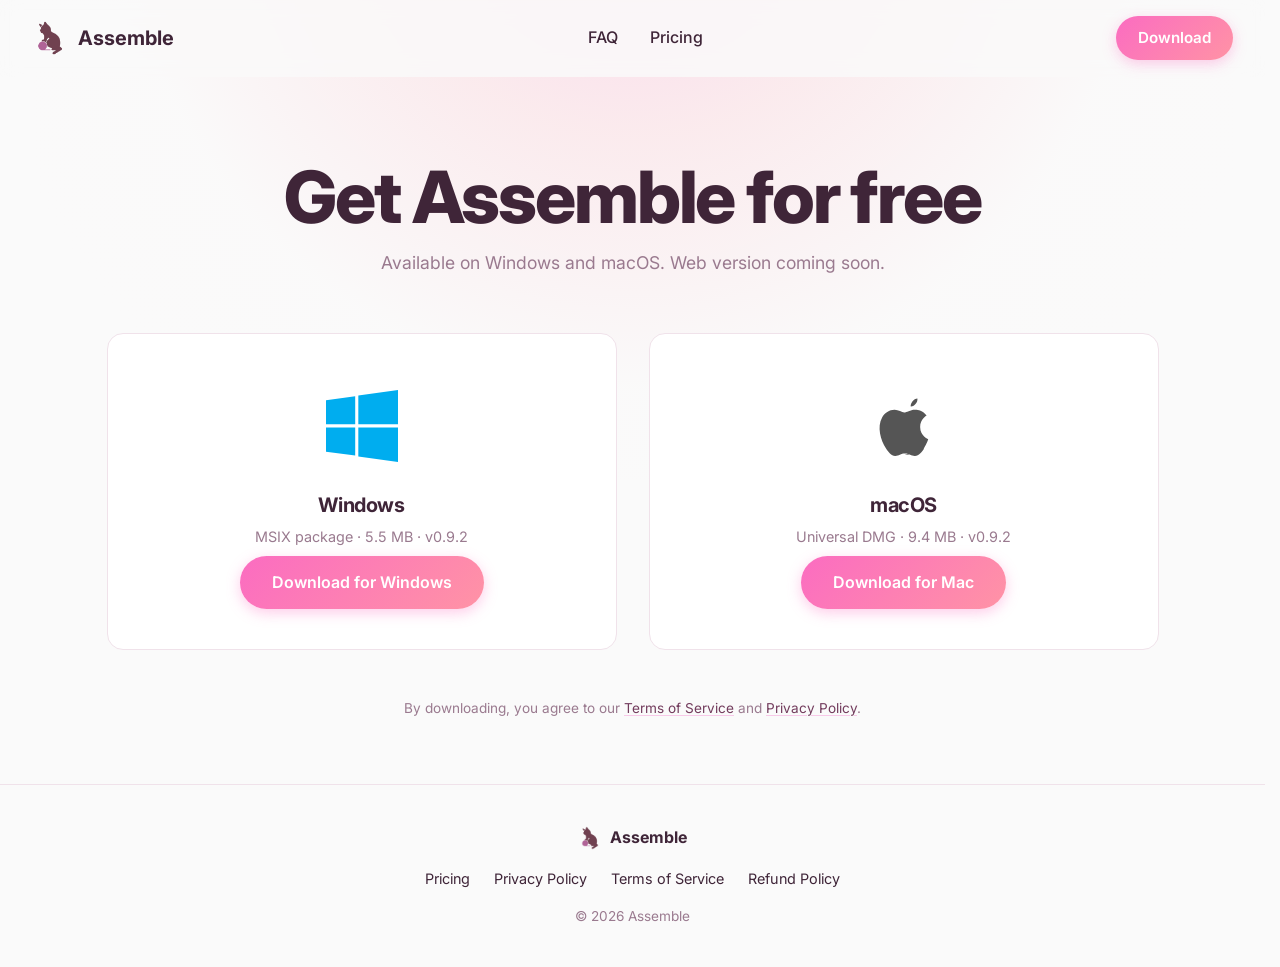
==== download.html @ d975d66c "update: add download page and modify homepage" ====
<!DOCTYPE html>
<html lang="en">

<head>
    <meta charset="UTF-8">
    <meta name="viewport" content="width=device-width, initial-scale=1.0">
    <title>Download — Assemble</title>
    <meta name="description" content="Download Assemble for Windows or macOS. Free forever, with optional Pro upgrade.">
    <link rel="preconnect" href="https://fonts.googleapis.com">
    <link rel="preconnect" href="https://fonts.gstatic.com" crossorigin>
    <link href="https://fonts.googleapis.com/css2?family=Inter:wght@400;500;600;700;800&display=swap" rel="stylesheet">
    <link rel="stylesheet" href="styles/style.css">
    <link rel="stylesheet" href="styles/download.css">
</head>

<body>
    <main>
        <section class="download-section" id="download">
            <h1 class="download-title">Get Assemble for free</h1>
            <p class="download-subtitle">Available on Windows and macOS. Web version coming soon.</p>

            <div class="download-cards">
                <!-- Windows -->
                <div class="download-card">
                    <div class="download-card-icon">
                        <svg viewBox="0 0 88 88" width="72" height="72" aria-hidden="true">
                            <path fill="#00adef" d="M0 12.4l35.7-4.9v34.4H0V12.4z"/>
                            <path fill="#00adef" d="M39.5 6.8L88 0v41.9H39.5V6.8z"/>
                            <path fill="#00adef" d="M0 45.9h35.7v34.3L0 75.6V45.9z"/>
                            <path fill="#00adef" d="M39.5 45.9H88V88L39.5 81.2V45.9z"/>
                        </svg>
                    </div>
                    <div class="download-card-content">
                        <h2 class="download-card-platform">Windows</h2>
                        <p class="download-card-info">MSIX package &middot; 5.5 MB &middot; v0.9.2</p>
                        <a href="downloads/Assemble_0.9.2.0_x64.msix" class="btn download-card-btn" download>
                            Download for Windows
                        </a>
                    </div>
                </div>

                <!-- Mac -->
                <div class="download-card">
                    <div class="download-card-icon">
                        <svg viewBox="0 0 24 24" width="72" height="72" aria-hidden="true">
                            <path fill="#555" d="M18.71 19.5c-.83 1.24-1.71 2.45-3.05 2.47-1.34.03-1.77-.8-3.29-.8-1.53 0-2 .78-3.27.83-1.31.05-2.3-1.33-3.14-2.57-1.72-2.54-3.03-7.15-1.26-10.25.87-1.56 2.42-2.54 4.11-2.57 1.29-.03 2.5.87 3.28.87.78 0 2.25-1.08 3.8-.92.65.03 2.47.26 3.64 1.97-.1.06-2.17 1.29-2.15 3.83.03 3.04 2.66 4.05 2.69 4.06-.03.08-.42 1.47-1.38 2.89-.78 1.17-1.59 2.33-2.88 2.36-.75.03-1.3-.26-1.84-.26-.53 0-1.28.32-1.69.26zM15.9 4.6c.38-.47.66-1.13.57-1.8-.57.04-1.23.4-1.62.91-.35.44-.72 1.15-.61 1.82.63.05 1.28-.37 1.66-.93z"/>
                        </svg>
                    </div>
                    <div class="download-card-content">
                        <h2 class="download-card-platform">macOS</h2>
                        <p class="download-card-info">Universal DMG &middot; 9.4 MB &middot; v0.9.2</p>
                        <a href="downloads/Assemble-0.9.2-universal.dmg" class="btn download-card-btn" download>
                            Download for Mac
                        </a>
                    </div>
                </div>
            </div>

            <p class="download-footnote">
                By downloading, you agree to our <a href="#">Terms of Service</a> and <a href="privacy-policy.html">Privacy Policy</a>.
            </p>
        </section>
    </main>

    <script>
        (function () {
            var navbar = document.getElementById('navbar');
            window.addEventListener('scroll', function () {
                if (window.scrollY > 10) navbar.classList.add('scrolled');
                else navbar.classList.remove('scrolled');
            });

            var hamburger = document.getElementById('hamburger');
            var menu = document.getElementById('mobileMenu');
            var closeBtn = document.getElementById('mobileMenuClose');

            function openMenu() {
                menu.classList.add('open');
                document.body.classList.add('menu-open');
                hamburger.setAttribute('aria-expanded', 'true');
            }
            function closeMenu() {
                menu.classList.remove('open');
                document.body.classList.remove('menu-open');
                hamburger.setAttribute('aria-expanded', 'false');
            }

            hamburger.addEventListener('click', openMenu);
            closeBtn.addEventListener('click', closeMenu);
            menu.querySelectorAll('a').forEach(function (link) {
                link.addEventListener('click', closeMenu);
            });
            menu.querySelector('.mobile-menu-backdrop').addEventListener('click', closeMenu);
            document.addEventListener('keydown', function (e) {
                if (e.key === 'Escape') closeMenu();
            });
        })();
    </script>
    <script src="scripts/site.js" defer></script>
</body>

</html>
---- styles/style.css ----
/* =====================================================
   Assemble - marketing site
   Design system (refs: Evernote, Notion)
   ===================================================== */

:root {
    --bg: #FAFAFA;
    --text-primary: #3F2538;
    --text-highlight: #723B5C;
    --text-muted: #9A7A8F;
    --card-bg: #fef0f2;
    --card-img-1: #FFF3FB;
    --card-img-2: #F8C9E8;
    --bg-secondary: #FDF5F8;
    --btn-1: #FB6CC1;
    --btn-2: #FF93A5;
    --border: #F0E2EA;

    --font-sans: 'Inter', 'Noto Sans TC', 'PingFang TC', 'Microsoft YaHei', system-ui, -apple-system, 'Segoe UI', Roboto, sans-serif;

    --space-sm: 8px;
    --space-md: 16px;
    --space-lg: 24px;
    --space-xl: 48px;

    --radius-sm: 6px;
    --radius-md: 10px;
    --radius-lg: 16px;

    --shadow-sm: 0 2px 8px rgba(63, 37, 56, 0.06);
    --shadow-md: 0 8px 24px rgba(63, 37, 56, 0.08);
    --shadow-lg: 0 16px 48px rgba(63, 37, 56, 0.12);
}

* {
    margin: 0;
    padding: 0;
    box-sizing: border-box;
}

html {
    scroll-behavior: smooth;
    scrollbar-gutter: stable;   /* ← 關鍵：開關選單時捲軸空間固定，不位移 */
}

body {
    font-family: var(--font-sans);
    background: var(--bg);
    color: var(--text-primary);
    line-height: 1.6;
    -webkit-font-smoothing: antialiased;
}

img {
    display: block;
    max-width: 100%;
}

h1 {
    font-size: 3.5rem;
    font-weight: 800;
    letter-spacing: -0.03em;
    line-height: 1.1;
}

h2 {
    font-size: 2rem;
    font-weight: 700;
    letter-spacing: -0.02em;
    line-height: 1.15;
}

p {
    font-size: 1rem;
}

/* ---------- Navbar ---------- */
.navbar {
    position: sticky;
    top: 0;
    z-index: 100;
    display: flex;
    align-items: center;
    justify-content: space-between;
    padding: var(--space-md) 32px;
    background: rgba(250, 250, 250, 0.85);
    backdrop-filter: blur(10px);
    -webkit-backdrop-filter: blur(10px);
    border-bottom: 1px solid transparent;
    transition: box-shadow 0.2s ease, border-color 0.2s ease;
}

.navbar.scrolled {
    box-shadow: 0 4px 20px rgba(63, 37, 56, 0.08);
    border-bottom-color: var(--border);
}

.navbar-brand {
    display: flex;
    align-items: center;
    gap: 10px;
    text-decoration: none;
    color: var(--text-primary);
}

.navbar-logo {
    width: 36px;
    height: 36px;
    border-radius: 8px;
}

.navbar-title {
    font-size: 1.25rem;
    font-weight: 700;
}

.navbar-links {
    display: flex;
    gap: 32px;
}

.navbar-links a {
    text-decoration: none;
    color: var(--text-primary);
    font-size: 1rem;
    font-weight: 500;
    transition: color 0.2s;
}

.navbar-links a:hover {
    color: var(--text-highlight);
}

.navbar-download {
    text-decoration: none;
    padding: 10px 22px;
    border-radius: 40px;
    background: linear-gradient(135deg, var(--btn-1), var(--btn-2));
    color: #fff;
    font-weight: 600;
    font-size: 0.95rem;
    box-shadow: 0 4px 14px rgba(251, 108, 193, 0.35);
    transition: transform 0.2s, box-shadow 0.2s;
}

.navbar-download:hover {
    transform: translateY(-2px);
    box-shadow: 0 6px 20px rgba(251, 108, 193, 0.45);
}

/* ---------- Mobile hamburger menu ---------- */
.hamburger {
    display: none;
    flex-direction: column;
    justify-content: center;
    gap: 5px;
    width: 44px;
    height: 44px;
    padding: 11px;
    background: transparent;
    border: none;
    cursor: pointer;
}

.hamburger span {
    display: block;
    width: 100%;
    height: 2px;
    border-radius: 2px;
    background: var(--text-primary);
}

.mobile-menu {
    position: fixed;
    inset: 0;
    z-index: 200;
    visibility: hidden;
    transition: visibility 0.3s ease;
}

.mobile-menu.open {
    visibility: visible;
}

.mobile-menu-backdrop {
    position: absolute;
    inset: 0;
    background: rgba(30, 18, 28, 0.45);   /* 變暗的背景 */
    opacity: 0;
    transition: opacity 0.3s ease;
}

.mobile-menu.open .mobile-menu-backdrop {
    opacity: 1;
}

.mobile-menu-panel {
    position: absolute;
    top: 0;
    right: 0;
    bottom: 0;
    width: min(50%, 360px);               /* 只佔一半（寬度可調） */
    background: var(--bg);
    transform: translateX(100%);
    transition: transform 0.3s ease;
    display: flex;
    flex-direction: column;
    align-items: center;
    padding: 80px 24px 32px;
    box-shadow: -8px 0 32px rgba(63, 37, 56, 0.12);
}

.mobile-menu.open .mobile-menu-panel {
    transform: translateX(0);
}

.mobile-menu-close {
    position: absolute;
    top: 16px;
    right: 32px;                          /* 跟 navbar 的 32px padding 對齊 */
    width: 44px;
    height: 44px;
    border: none;
    background: transparent;
    font-size: 2.2rem;
    line-height: 1;
    color: var(--text-primary);
    cursor: pointer;
}

.mobile-menu-close:hover {
    color: var(--text-highlight);
}

.mobile-menu-links {
    display: flex;
    flex-direction: column;
    align-items: center;
    gap: 26px;
}

.mobile-menu-links a {
    font-size: 1.4rem;
    font-weight: 600;
    color: var(--text-primary);
    text-decoration: none;
    transition: color 0.2s;
}

.mobile-menu-links a:hover {
    color: var(--text-highlight);
}

.mobile-menu-links .mobile-download {
    margin-top: 10px;
    padding: 12px 28px;
    border-radius: 40px;
    background: linear-gradient(135deg, var(--btn-1), var(--btn-2));
    color: #fff;
    font-size: 1.05rem;
    box-shadow: 0 4px 14px rgba(251, 108, 193, 0.35);
}

body.menu-open {
    overflow: hidden;
}

/* ---------- Footer ---------- */
.footer {
    border-top: 1px solid var(--border);
    padding: 40px 32px;
    display: flex;
    flex-direction: column;
    align-items: center;
    gap: 16px;
    text-align: center;
}

.footer-brand {
    display: flex;
    align-items: center;
    gap: 8px;
}

.footer-brand img {
    width: 24px;
    height: 24px;
    border-radius: 6px;
}

.footer-brand span {
    font-weight: 700;
}

.footer-links {
    display: flex;
    gap: 24px;
    flex-wrap: wrap;
    justify-content: center;
}

.footer-links a {
    color: var(--text-primary);
    text-decoration: none;
    font-size: 0.9rem;
}

.footer-links a:hover {
    color: var(--text-highlight);
}

.footer-copy {
    font-size: 0.85rem;
    color: var(--text-muted);
}

/* ---------- Responsive ---------- */
@media (max-width: 640px) {
    .typing-wrap {
        min-width: 5.25em;
        white-space: nowrap;
    }

    h1 {
        font-size: 2.35rem;
    }

    h2 {
        font-size: 2.25rem;
    }

    p {
        font-size: 1.125rem;
    }
}

@media (max-width: 768px) {
    .navbar-links,
    .navbar-download {
        display: none;
    }
    .hamburger {
        display: flex;
    }
}


@media (min-width: 1024px) {
    h1 {
        font-size: 4rem;
    }

    h2 {
        font-size: 2.5rem;
    }

    p {
        font-size: 1.25rem;
    }
}

@media (min-width: 1280px) {
    h1 {
        font-size: 4.5rem;
    }

    h2 {
        font-size: 3rem;
    }

    p {
        font-size: 1.5rem;
    }
}
---- styles/download.css ----
/* =====================================================
   Assemble — Download page
   ===================================================== */

.download-section {
    padding: 80px 24px 64px;
    max-width: 1100px;
    margin: 0 auto;
}

/* 粉色漸變擴散 */
.download-section::before {
    content: '';
    position: absolute;
    top: -80%;
    left: 50%;
    transform: translateX(-50%);
    width: 1200px;
    height: 1200px;
    background: radial-gradient(
        circle at center,
        rgba(251, 108, 193, 0.25) 0%,
        rgba(255, 147, 165, 0.15) 30%,
        rgba(255, 243, 245, 0.05) 60%,
        transparent 80%
    );
    pointer-events: none;
    z-index: -1;
}

.download-title {
    text-align: center;
    margin-bottom: 12px;
}

.download-subtitle {
    text-align: center;
    color: var(--text-muted);
    margin-bottom: 56px;
    font-size: 1.1rem;
}

/* ── Cards ── */
.download-cards {
    display: grid;
    grid-template-columns: 1fr 1fr;
    gap: 32px;
    align-items: stretch;
}

.download-card {
    background: #fff;
    border: 1px solid var(--border);
    border-radius: var(--radius-lg);
    padding: 48px 32px 40px;
    display: flex;
    flex-direction: column;
    align-items: center;
    text-align: center;
    gap: 24px;
    transition: box-shadow 0.2s, transform 0.2s;
}

.download-card:hover {
    box-shadow: var(--shadow-md);
    transform: translateY(-2px);
}

.download-card-icon {
    width: 88px;
    height: 88px;
    display: flex;
    align-items: center;
    justify-content: center;
}

.download-card-icon svg {
    display: block;
}

.download-card-content {
    display: flex;
    flex-direction: column;
    align-items: center;
    gap: 8px;
}

.download-card-platform {
    font-size: 1.25rem;
    font-weight: 700;
    color: var(--text-primary);
}

.download-card-info {
    font-size: 0.9rem;
    color: var(--text-muted);
}

.download-card-btn {
    text-decoration: none;
    padding: 14px 32px;
    font-size: 1rem;
    font-weight: 600;
    border-radius: 40px;
    background: linear-gradient(135deg, var(--btn-1), var(--btn-2));
    color: #fff;
    box-shadow: 0 4px 14px rgba(251, 108, 193, 0.35);
    display: inline-flex;
    align-items: center;
    justify-content: center;
}

.download-card-btn:hover {
    transform: translateY(-2px);
    box-shadow: 0 12px 32px rgba(251, 108, 193, 0.45);
}

/* ── Footnote ── */
.download-footnote {
    margin-top: 48px;
    text-align: center;
    font-size: 0.85rem;
    color: var(--text-muted);
}

.download-footnote a {
    color: var(--text-highlight);
    text-decoration: underline;
    text-underline-offset: 2px;
    text-decoration-color: var(--card-img-2);
}

.download-footnote a:hover {
    color: var(--btn-1);
}

/* ── Responsive ── */
@media (max-width: 768px) {
    .download-section {
        padding: 56px 20px 48px;
    }

    .download-cards {
        grid-template-columns: 1fr;
        gap: 24px;
    }

    .download-card {
        padding: 40px 24px 32px;
    }

    .download-subtitle {
        margin-bottom: 40px;
    }
}
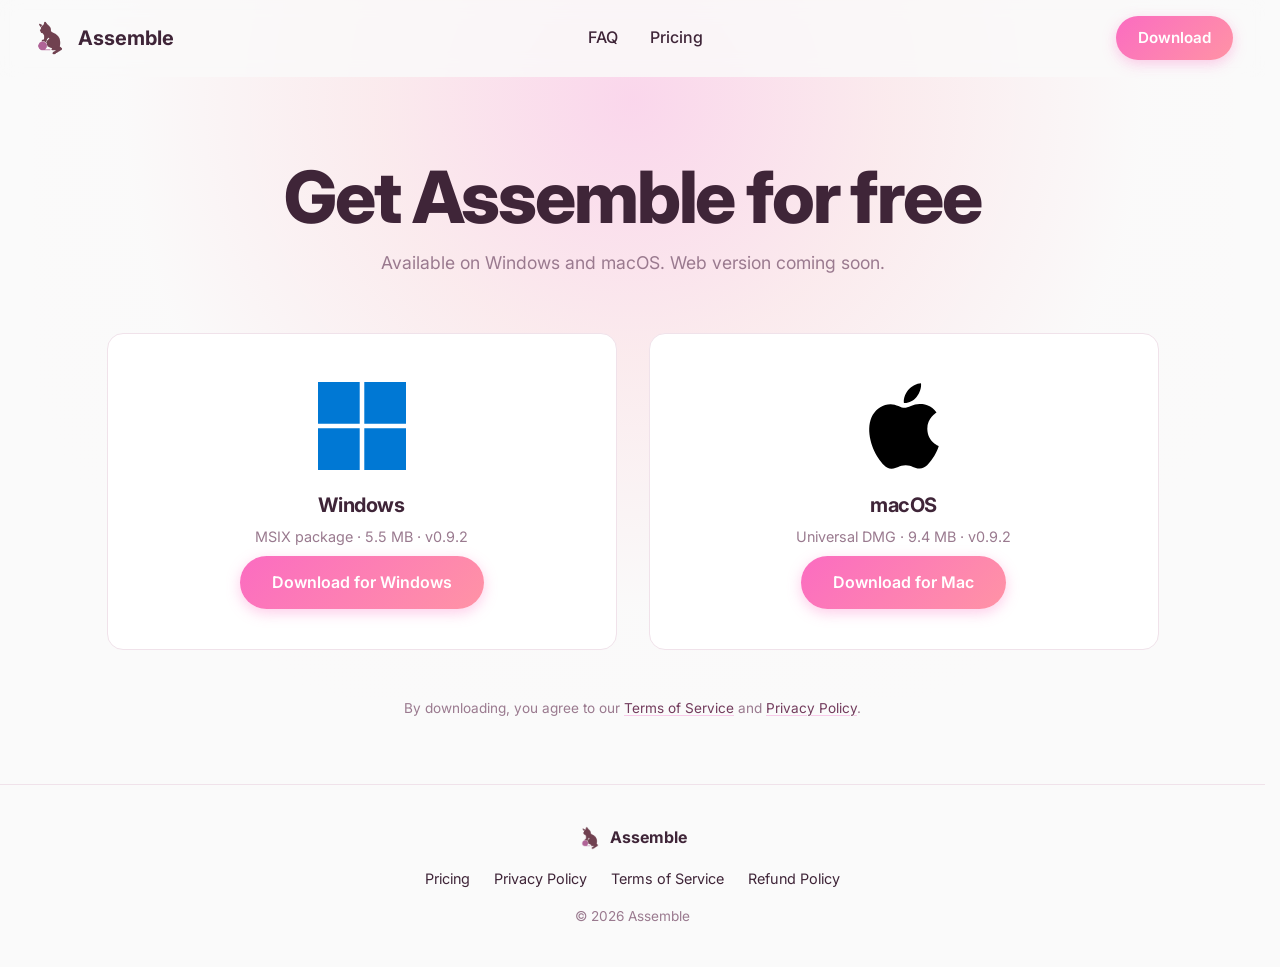
==== commit b5eed6ef: "update: link buttons to download page" ====
--- a/download.html
+++ b/download.html
@@ -6,6 +6,7 @@
     <meta name="viewport" content="width=device-width, initial-scale=1.0">
     <title>Download — Assemble</title>
     <meta name="description" content="Download Assemble for Windows or macOS. Free forever, with optional Pro upgrade.">
+    <link rel="icon" type="image/png" href="app-logo.png">
     <link rel="preconnect" href="https://fonts.googleapis.com">
     <link rel="preconnect" href="https://fonts.gstatic.com" crossorigin>
     <link href="https://fonts.googleapis.com/css2?family=Inter:wght@400;500;600;700;800&display=swap" rel="stylesheet">
@@ -23,12 +24,7 @@
                 <!-- Windows -->
                 <div class="download-card">
                     <div class="download-card-icon">
-                        <svg viewBox="0 0 88 88" width="72" height="72" aria-hidden="true">
-                            <path fill="#00adef" d="M0 12.4l35.7-4.9v34.4H0V12.4z"/>
-                            <path fill="#00adef" d="M39.5 6.8L88 0v41.9H39.5V6.8z"/>
-                            <path fill="#00adef" d="M0 45.9h35.7v34.3L0 75.6V45.9z"/>
-                            <path fill="#00adef" d="M39.5 45.9H88V88L39.5 81.2V45.9z"/>
-                        </svg>
+                        <svg xmlns="http://www.w3.org/2000/svg" viewBox="0 0 128 128"><path fill="#0078d4" d="M67.328 67.331h60.669V128H67.328zm-67.325 0h60.669V128H.003zM67.328 0h60.669v60.669H67.328zM.003 0h60.669v60.669H.003z"/></svg>
                     </div>
                     <div class="download-card-content">
                         <h2 class="download-card-platform">Windows</h2>
@@ -42,9 +38,7 @@
                 <!-- Mac -->
                 <div class="download-card">
                     <div class="download-card-icon">
-                        <svg viewBox="0 0 24 24" width="72" height="72" aria-hidden="true">
-                            <path fill="#555" d="M18.71 19.5c-.83 1.24-1.71 2.45-3.05 2.47-1.34.03-1.77-.8-3.29-.8-1.53 0-2 .78-3.27.83-1.31.05-2.3-1.33-3.14-2.57-1.72-2.54-3.03-7.15-1.26-10.25.87-1.56 2.42-2.54 4.11-2.57 1.29-.03 2.5.87 3.28.87.78 0 2.25-1.08 3.8-.92.65.03 2.47.26 3.64 1.97-.1.06-2.17 1.29-2.15 3.83.03 3.04 2.66 4.05 2.69 4.06-.03.08-.42 1.47-1.38 2.89-.78 1.17-1.59 2.33-2.88 2.36-.75.03-1.3-.26-1.84-.26-.53 0-1.28.32-1.69.26zM15.9 4.6c.38-.47.66-1.13.57-1.8-.57.04-1.23.4-1.62.91-.35.44-.72 1.15-.61 1.82.63.05 1.28-.37 1.66-.93z"/>
-                        </svg>
+                        <svg xmlns="http://www.w3.org/2000/svg" viewBox="0 0 128 128"><path fill="555" d="M97.905 67.885c.174 18.8 16.494 25.057 16.674 25.137-.138.44-2.607 8.916-8.597 17.669-5.178 7.568-10.553 15.108-19.018 15.266-8.318.152-10.993-4.934-20.504-4.934-9.508 0-12.479 4.776-20.354 5.086-8.172.31-14.395-8.185-19.616-15.724C15.822 94.961 7.669 66.8 18.616 47.791c5.438-9.44 15.158-15.417 25.707-15.571 8.024-.153 15.598 5.398 20.503 5.398 4.902 0 14.106-6.676 23.782-5.696 4.051.169 15.421 1.636 22.722 12.324-.587.365-13.566 7.921-13.425 23.639M82.272 21.719c4.338-5.251 7.258-12.563 6.462-19.836-6.254.251-13.816 4.167-18.301 9.416-4.02 4.647-7.54 12.087-6.591 19.216 6.971.54 14.091-3.542 18.43-8.796"/></svg>
                     </div>
                     <div class="download-card-content">
                         <h2 class="download-card-platform">macOS</h2>
--- a/styles/download.css
+++ b/styles/download.css
@@ -12,7 +12,7 @@
 .download-section::before {
     content: '';
     position: absolute;
-    top: -80%;
+    top: -500px;
     left: 50%;
     transform: translateX(-50%);
     width: 1200px;
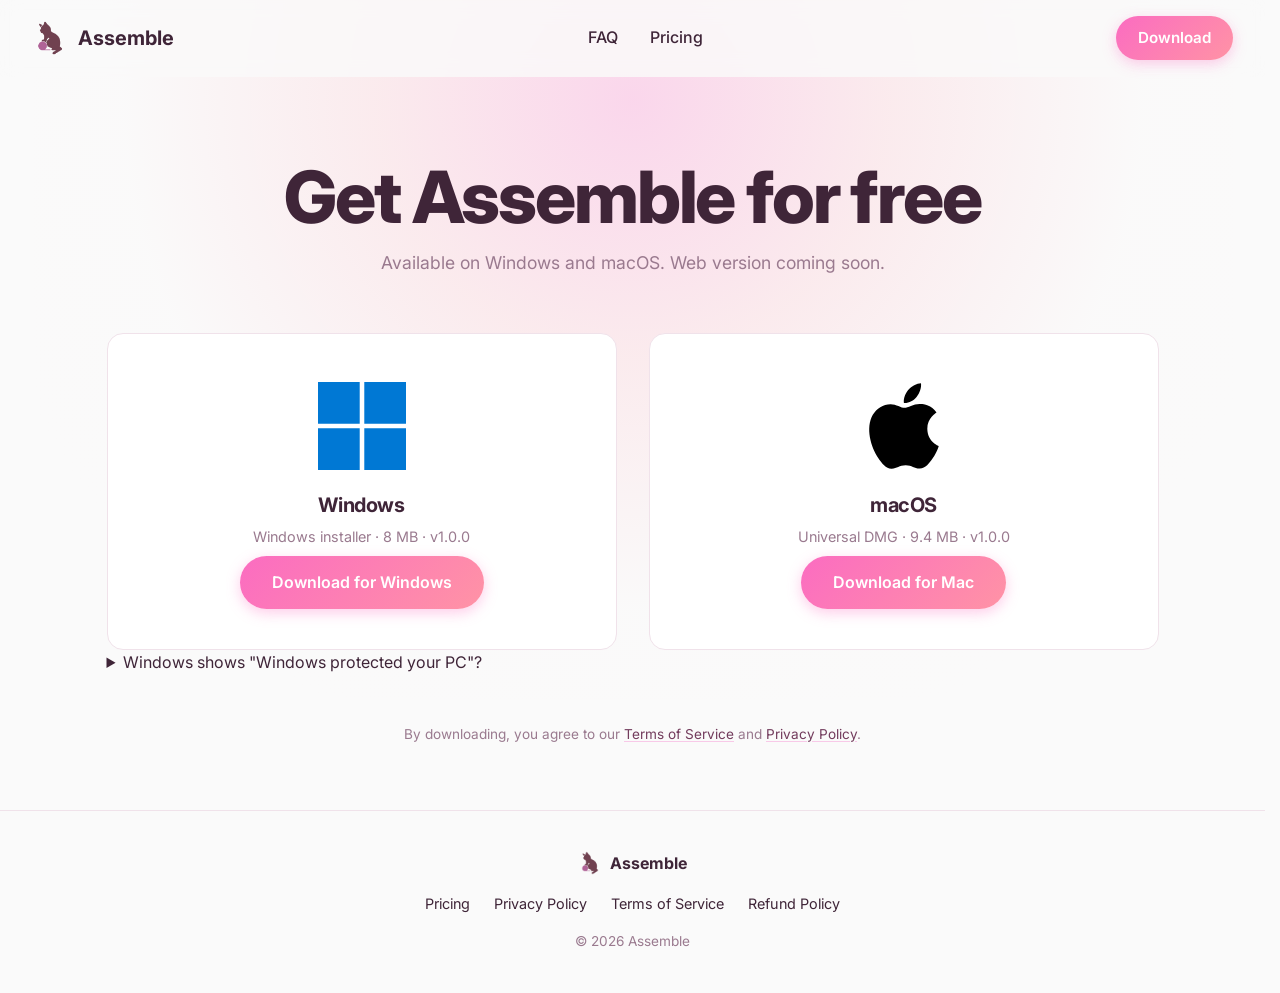
==== commit 93015bcc: "feat: v1.0.0 —  NSIS installer" ====
--- a/download.html
+++ b/download.html
@@ -24,12 +24,15 @@
                 <!-- Windows -->
                 <div class="download-card">
                     <div class="download-card-icon">
-                        <svg xmlns="http://www.w3.org/2000/svg" viewBox="0 0 128 128"><path fill="#0078d4" d="M67.328 67.331h60.669V128H67.328zm-67.325 0h60.669V128H.003zM67.328 0h60.669v60.669H67.328zM.003 0h60.669v60.669H.003z"/></svg>
+                        <svg xmlns="http://www.w3.org/2000/svg" viewBox="0 0 128 128">
+                            <path fill="#0078d4"
+                                d="M67.328 67.331h60.669V128H67.328zm-67.325 0h60.669V128H.003zM67.328 0h60.669v60.669H67.328zM.003 0h60.669v60.669H.003z" />
+                        </svg>
                     </div>
                     <div class="download-card-content">
                         <h2 class="download-card-platform">Windows</h2>
-                        <p class="download-card-info">MSIX package &middot; 5.5 MB &middot; v0.9.2</p>
-                        <a href="downloads/Assemble_0.9.2.0_x64.msix" class="btn download-card-btn" download>
+                        <p class="download-card-info">Windows installer &middot; 8 MB &middot; v1.0.0</p>
+                        <a href="downloads/AssembleSetup-1.0.0.exe" class="btn download-card-btn" download>
                             Download for Windows
                         </a>
                     </div>
@@ -38,11 +41,14 @@
                 <!-- Mac -->
                 <div class="download-card">
                     <div class="download-card-icon">
-                        <svg xmlns="http://www.w3.org/2000/svg" viewBox="0 0 128 128"><path fill="555" d="M97.905 67.885c.174 18.8 16.494 25.057 16.674 25.137-.138.44-2.607 8.916-8.597 17.669-5.178 7.568-10.553 15.108-19.018 15.266-8.318.152-10.993-4.934-20.504-4.934-9.508 0-12.479 4.776-20.354 5.086-8.172.31-14.395-8.185-19.616-15.724C15.822 94.961 7.669 66.8 18.616 47.791c5.438-9.44 15.158-15.417 25.707-15.571 8.024-.153 15.598 5.398 20.503 5.398 4.902 0 14.106-6.676 23.782-5.696 4.051.169 15.421 1.636 22.722 12.324-.587.365-13.566 7.921-13.425 23.639M82.272 21.719c4.338-5.251 7.258-12.563 6.462-19.836-6.254.251-13.816 4.167-18.301 9.416-4.02 4.647-7.54 12.087-6.591 19.216 6.971.54 14.091-3.542 18.43-8.796"/></svg>
+                        <svg xmlns="http://www.w3.org/2000/svg" viewBox="0 0 128 128">
+                            <path fill="555"
+                                d="M97.905 67.885c.174 18.8 16.494 25.057 16.674 25.137-.138.44-2.607 8.916-8.597 17.669-5.178 7.568-10.553 15.108-19.018 15.266-8.318.152-10.993-4.934-20.504-4.934-9.508 0-12.479 4.776-20.354 5.086-8.172.31-14.395-8.185-19.616-15.724C15.822 94.961 7.669 66.8 18.616 47.791c5.438-9.44 15.158-15.417 25.707-15.571 8.024-.153 15.598 5.398 20.503 5.398 4.902 0 14.106-6.676 23.782-5.696 4.051.169 15.421 1.636 22.722 12.324-.587.365-13.566 7.921-13.425 23.639M82.272 21.719c4.338-5.251 7.258-12.563 6.462-19.836-6.254.251-13.816 4.167-18.301 9.416-4.02 4.647-7.54 12.087-6.591 19.216 6.971.54 14.091-3.542 18.43-8.796" />
+                        </svg>
                     </div>
                     <div class="download-card-content">
                         <h2 class="download-card-platform">macOS</h2>
-                        <p class="download-card-info">Universal DMG &middot; 9.4 MB &middot; v0.9.2</p>
+                        <p class="download-card-info">Universal DMG &middot; 9.4 MB &middot; v1.0.0</p>
                         <a href="downloads/Assemble-0.9.2-universal.dmg" class="btn download-card-btn" download>
                             Download for Mac
                         </a>
@@ -50,8 +56,18 @@
                 </div>
             </div>
 
+            <details class="download-note">
+                <summary>Windows shows "Windows protected your PC"?</summary>
+                <p>Assemble is not code-signed yet (it's a one-person project), so SmartScreen may warn you once:</p>
+                <ol>
+                    <li>Click <strong>More info</strong>.</li>
+                    <li>Click <strong>Run anyway</strong>.</li>
+                </ol>
+            </details>
+
             <p class="download-footnote">
-                By downloading, you agree to our <a href="#">Terms of Service</a> and <a href="privacy-policy.html">Privacy Policy</a>.
+                By downloading, you agree to our <a href="terms.html">Terms of Service</a> and <a
+                    href="privacy-policy.html">Privacy Policy</a>.
             </p>
         </section>
     </main>
@@ -93,4 +109,4 @@
     <script src="scripts/site.js" defer></script>
 </body>
 
-</html>
+</html>
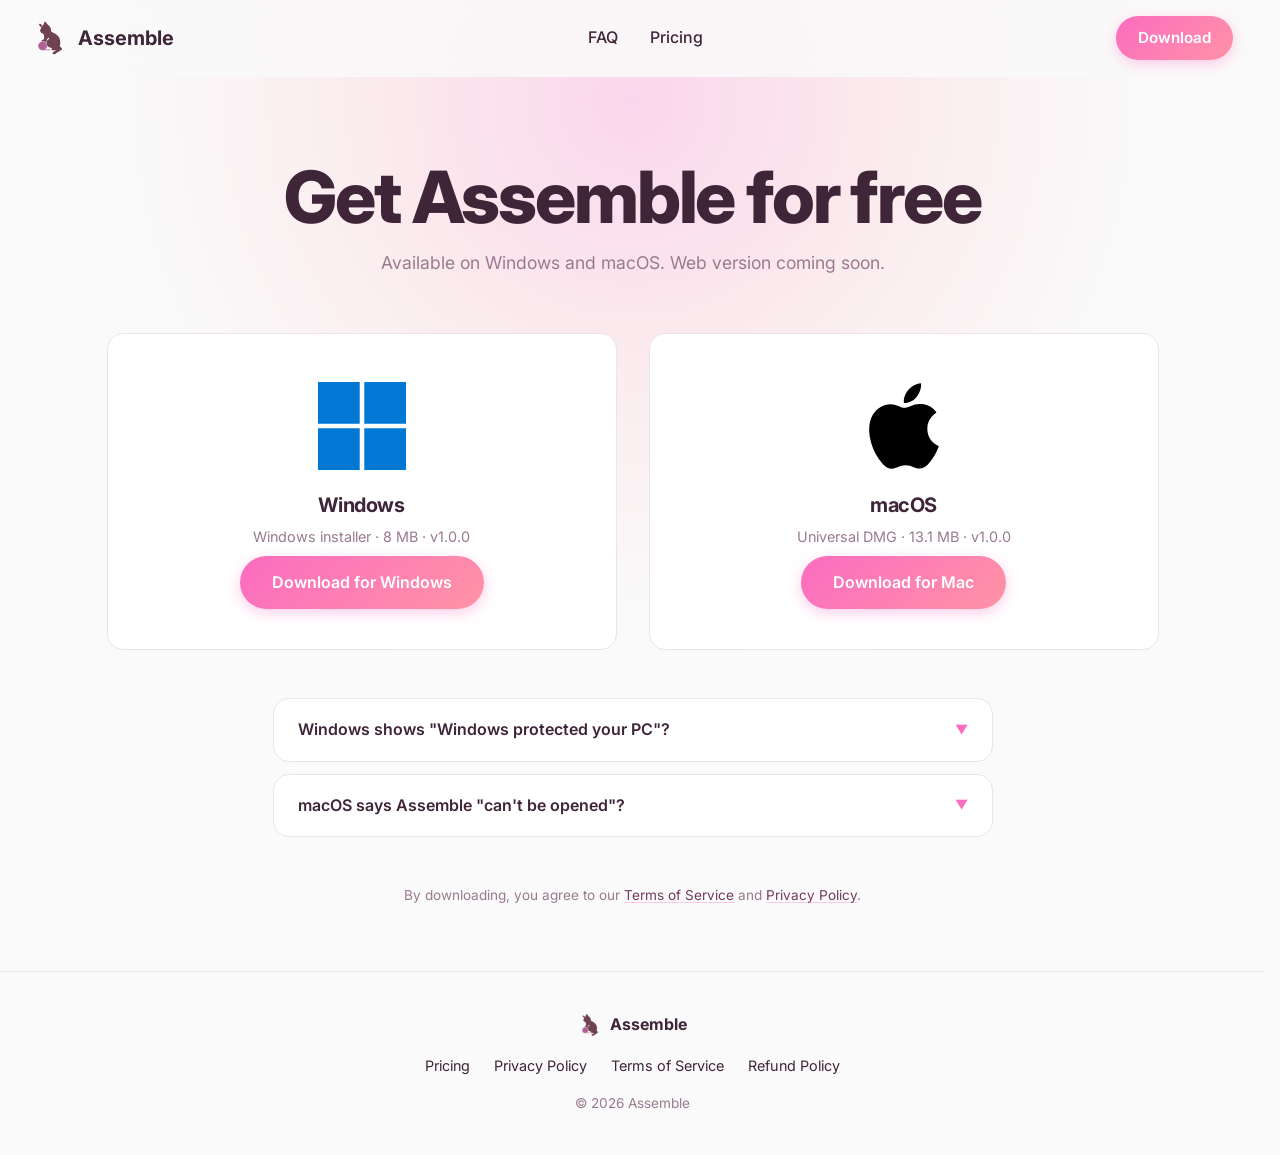
==== commit caab5048: "release(mac) v1.0.0" ====
--- a/download.html
+++ b/download.html
@@ -48,22 +48,37 @@
                     </div>
                     <div class="download-card-content">
                         <h2 class="download-card-platform">macOS</h2>
-                        <p class="download-card-info">Universal DMG &middot; 9.4 MB &middot; v1.0.0</p>
-                        <a href="downloads/Assemble-0.9.2-universal.dmg" class="btn download-card-btn" download>
+                        <p class="download-card-info">Universal DMG &middot; 13.1 MB &middot; v1.0.0</p>
+                        <a href="downloads/Assemble-1.0.0-universal.dmg" class="btn download-card-btn" download>
                             Download for Mac
                         </a>
                     </div>
                 </div>
             </div>
 
-            <details class="download-note">
-                <summary>Windows shows "Windows protected your PC"?</summary>
-                <p>Assemble is not code-signed yet (it's a one-person project), so SmartScreen may warn you once:</p>
-                <ol>
-                    <li>Click <strong>More info</strong>.</li>
-                    <li>Click <strong>Run anyway</strong>.</li>
-                </ol>
-            </details>
+            <div class="download-notes">
+                <details class="download-note">
+                    <summary>Windows shows "Windows protected your PC"?</summary>
+                    <p>Assemble is not code-signed yet (it's a one-person project), so SmartScreen may warn you once:</p>
+                    <ol>
+                        <li>Click <strong>More info</strong>.</li>
+                        <li>Click <strong>Run anyway</strong>.</li>
+                    </ol>
+                </details>
+
+                <details class="download-note">
+                    <summary>macOS says Assemble "can't be opened"?</summary>
+                    <p>Assemble is not notarized by Apple yet (it's a one-person project), so Gatekeeper may block the first
+                        launch:</p>
+                    <ol>
+                        <li>Drag <strong>Assemble</strong> into your <strong>Applications</strong> folder.</li>
+                        <li><strong>Right-click</strong> (or Control-click) the app, choose <strong>Open</strong>, then click
+                            <strong>Open</strong> again.</li>
+                        <!-- <li>Still blocked? Open <strong>Terminal</strong> and run
+                            <code>xattr -dr com.apple.quarantine /Applications/Assemble.app</code>, then launch the app.</li> -->
+                    </ol>
+                </details>
+            </div>
 
             <p class="download-footnote">
                 By downloading, you agree to our <a href="terms.html">Terms of Service</a> and <a
--- a/styles/download.css
+++ b/styles/download.css
@@ -115,6 +115,102 @@
     box-shadow: 0 12px 32px rgba(251, 108, 193, 0.45);
 }
 
+/* ── Notes (install warnings) ── */
+.download-notes {
+    max-width: 720px;
+    margin: 48px auto 0;
+    display: flex;
+    flex-direction: column;
+    gap: 12px;
+}
+
+.download-note {
+    border: 1px solid var(--border);
+    border-radius: var(--radius-lg);
+    background: #fff;
+    overflow: hidden;
+    transition: box-shadow 0.2s, transform 0.2s;
+}
+
+.download-note:hover {
+    box-shadow: var(--shadow-md);
+    transform: translateY(-2px);
+}
+
+/* remove the native disclosure triangle */
+.download-note > summary {
+    list-style: none;
+    cursor: pointer;
+    user-select: none;
+    display: flex;
+    align-items: center;
+    justify-content: space-between;
+    gap: 16px;
+    padding: 18px 24px;
+    font-size: 1rem;
+    font-weight: 600;
+    color: var(--text-primary);
+    transition: color 0.2s;
+}
+
+.download-note > summary::-webkit-details-marker {
+    display: none;
+}
+
+.download-note > summary:hover {
+    color: var(--text-highlight);
+}
+
+.download-note > summary::after {
+    content: '▼';
+    flex-shrink: 0;
+    font-size: 0.8rem;
+    color: var(--btn-1);
+    transition: transform 0.3s ease;
+}
+
+.download-note[open] > summary::after {
+    transform: rotate(180deg);
+}
+
+.download-note > summary:focus-visible {
+    outline: 2px solid var(--btn-1);
+    outline-offset: -2px;
+}
+
+.download-note > p {
+    margin: 0;
+    padding: 0 24px 12px;
+    font-size: 0.95rem;
+    color: var(--text-muted);
+}
+
+.download-note > ol {
+    margin: 0;
+    padding: 0 24px 20px 44px;
+    font-size: 0.95rem;
+    color: var(--text-muted);
+    display: flex;
+    flex-direction: column;
+    gap: 6px;
+}
+
+.download-note strong {
+    color: var(--text-primary);
+    font-weight: 600;
+}
+
+.download-note code {
+    font-family: ui-monospace, SFMono-Regular, Menlo, Consolas, 'Courier New', monospace;
+    font-size: 0.85em;
+    color: var(--text-highlight);
+    background: var(--bg-secondary);
+    border: 1px solid var(--border);
+    border-radius: var(--radius-sm);
+    padding: 1px 6px;
+    word-break: break-word;
+}
+
 /* ── Footnote ── */
 .download-footnote {
     margin-top: 48px;
@@ -152,4 +248,20 @@
     .download-subtitle {
         margin-bottom: 40px;
     }
+
+    .download-notes {
+        margin-top: 40px;
+    }
+
+    .download-note > summary {
+        padding: 16px 20px;
+    }
+
+    .download-note > p {
+        padding: 0 20px 12px;
+    }
+
+    .download-note > ol {
+        padding: 0 20px 18px 40px;
+    }
 }
